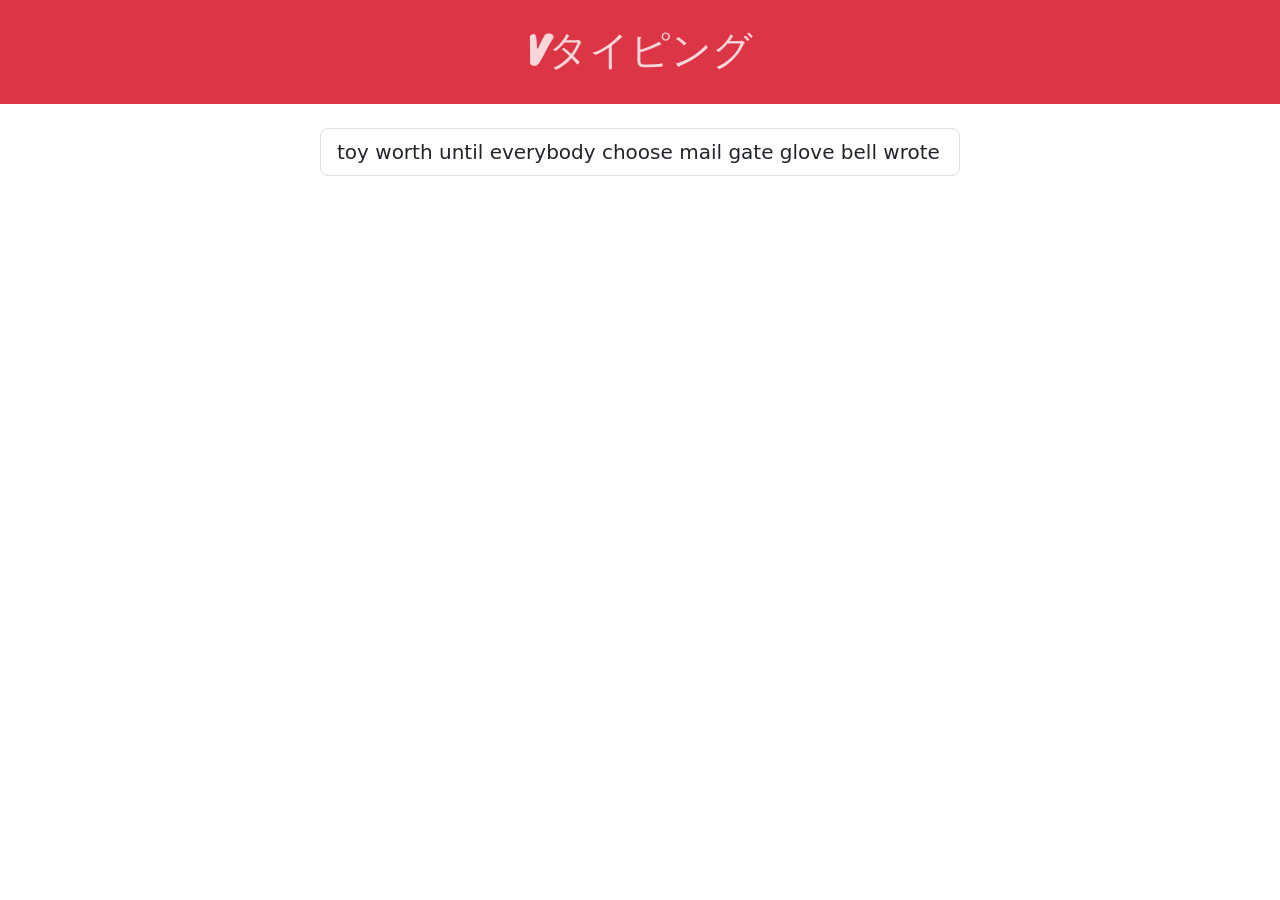
==== index.html @ f25e3a69 "initial commit" ====
<!DOCTYPE html>
<html lang="ja">
<head>
    <meta charset="utf-8">
    <meta name="viewport" content="width=device-width, initial-scale=1">
    
    <meta name="description" content="Vタイピング">
    <meta name="thumbnail" content="https://nkhr-c.com/vtyping/images/vicon.png">

    <meta name="twitter:card" content="summary">
    <meta name="twitter:domain" content="nkhr-c.com">
    <meta name="twitter:title" content="Vタイピング">
    <meta name="twitter:description" content="Vタイピング">
    <meta name="twitter:image" content="https://nkhr-c.com/rgt/images/vicon.png">
    <meta name="twitter:url" content="https://nkhr-c.com/vtyping/">

    <link rel="preconnect" href="https://fonts.googleapis.com">
    <link rel="preconnect" href="https://fonts.gstatic.com" crossorigin>
    <link href="https://fonts.googleapis.com/css2?family=Knewave&display=swap" rel="stylesheet">

    <link rel="stylesheet" href="./css/style.css">

    <link href="https://cdn.jsdelivr.net/npm/bootstrap@5.3.3/dist/css/bootstrap.min.css" rel="stylesheet"
        integrity="sha384-QWTKZyjpPEjISv5WaRU9OFeRpok6YctnYmDr5pNlyT2bRjXh0JMhjY6hW+ALEwIH" crossorigin="anonymous">
    <title>Vタイピング</title>
</head>

<body>
    <header id="header" class="header bg-danger d-flex align-items-center position-relative">
        <div class="container my-4">
            <h1 id="title" class="fs-1 title text-center">
                Vタイピング
            </h1>
        </div>
    </header>

    <main id="main">
        <section class="section my-4">
            <div id="typing-input" class="input-group input-group-lg w-50 mx-auto my-3">
                <input type="text" id="typing_area" class="form-control">
            </div>

            <div id="kpm-view" class="container text-center" hidden>
                <span id="kpm-num" class="kpm">0</span><span id="kpm-str" class="kpm" hidden>KPM</span>
            </div>
        </section>
    </main>

    <script src="./js/main.js"></script>
    <script src="./js/typing.js" type="module"></script>
</body>

</html>
---- css/style.css ----
#title {
    font-family: "Knewave", system-ui;
    color: white;
    opacity: 0.8;
}
#kpm-view {
    height: 100vh;
    display: flex;
    justify-content: center;
    align-items: center;
}
#kpm-str {
    font-size: 20em;
    margin-top: 1em;
}

.kpm {
    font-family: "Knewave", system-ui;
    font-size: 40em;
    color: white;
    
    background: linear-gradient(to right, #f00 0%, #f80 14.28%, #dd0 28.56%, #0d0 42.85%, #0dd 57.14%, #00f 71.42%, #e0e 85.71%, #f00 100%) 0% center / 200% auto;
    
    background-clip: text;
    -webkit-text-fill-color: transparent;
    animation: rainbow 1s linear infinite;

    opacity: 0.9;
}
@keyframes rainbow {
    to { background-position-x: 200%; }
}

@keyframes missType {
    0% {
        background-color: beige;
    }
}
.missed {
    animation: missType 1s forwards;
}
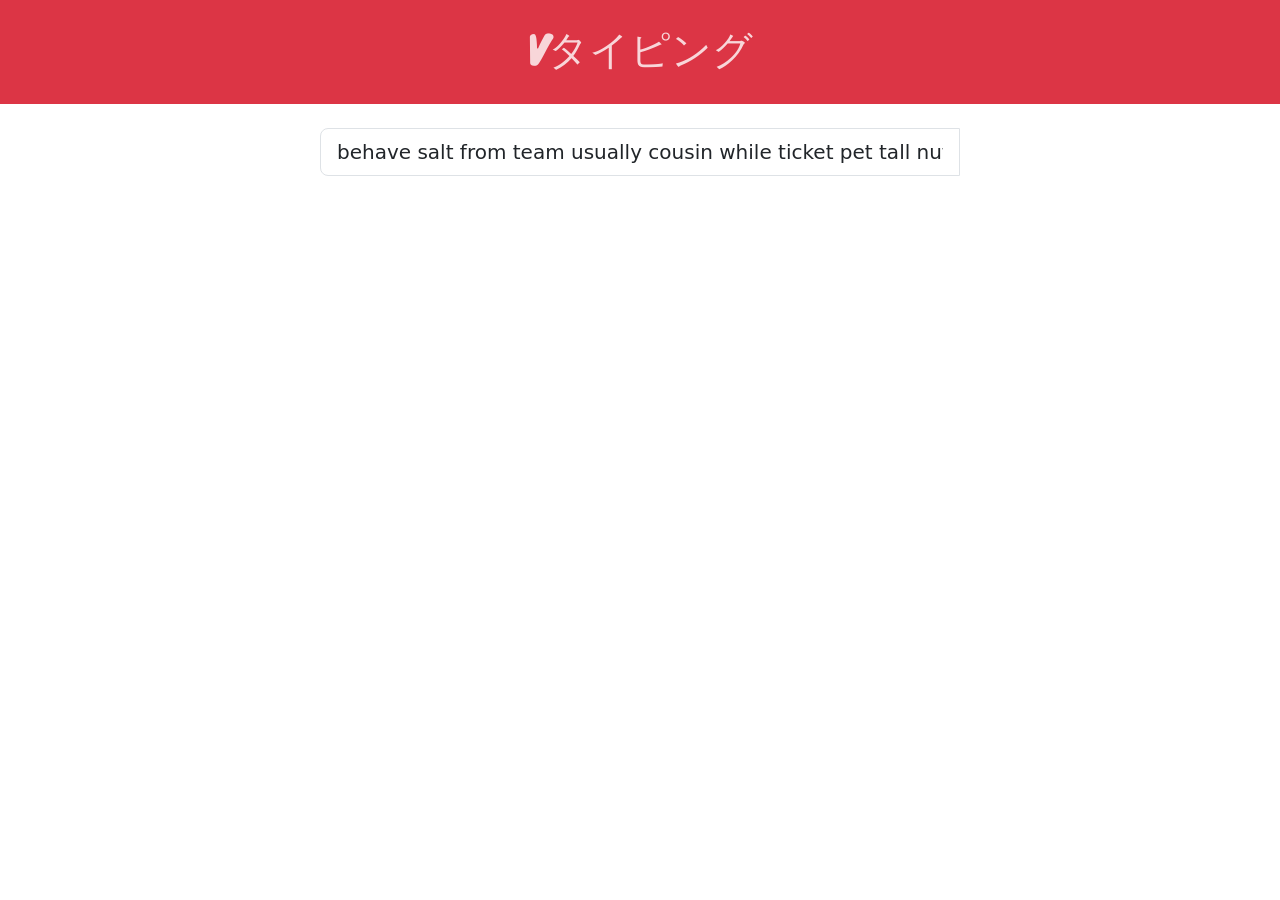
==== commit bfe7cc14: "play sounds" ====
--- a/index.html
+++ b/index.html
@@ -38,6 +38,9 @@
         <section class="section my-4">
             <div id="typing-input" class="input-group input-group-lg w-50 mx-auto my-3">
                 <input type="text" id="typing_area" class="form-control">
+                <audio id="sound-blackout" src="./sounds/blackout.mp3" preload="auto"></audio>
+                <audio id="sound-result1" src="./sounds/result1.mp3" preload="auto"></audio>
+                <audio id="sound-result2" src="./sounds/result2.mp3" preload="auto"></audio>
             </div>
 
             <div id="kpm-view" class="container text-center" hidden>
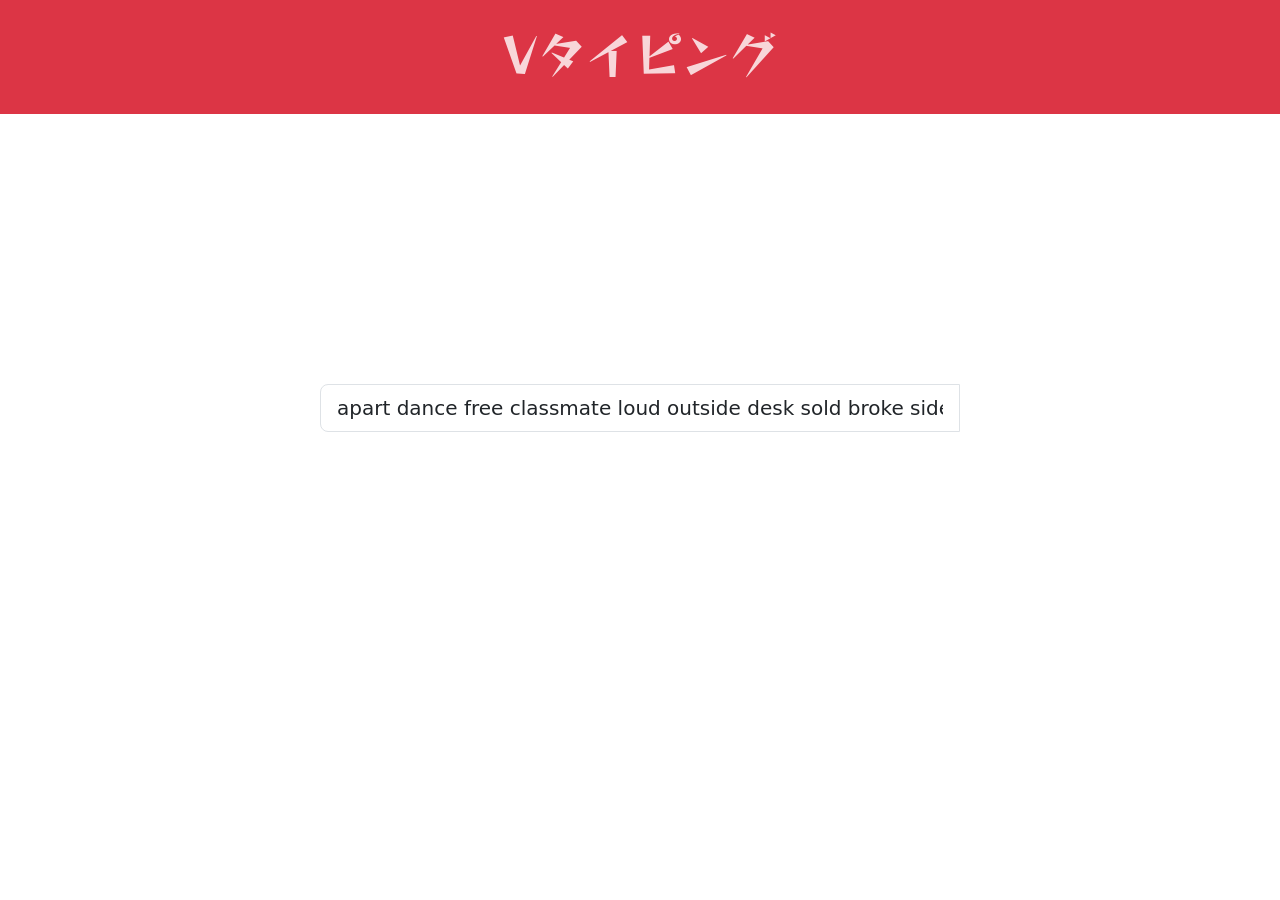
==== commit ee335ab6: "title font, input layout" ====
--- a/index.html
+++ b/index.html
@@ -14,10 +14,6 @@
     <meta name="twitter:image" content="https://nkhr-c.com/rgt/images/vicon.png">
     <meta name="twitter:url" content="https://nkhr-c.com/vtyping/">
 
-    <link rel="preconnect" href="https://fonts.googleapis.com">
-    <link rel="preconnect" href="https://fonts.gstatic.com" crossorigin>
-    <link href="https://fonts.googleapis.com/css2?family=Knewave&display=swap" rel="stylesheet">
-
     <link rel="stylesheet" href="./css/style.css">
 
     <link href="https://cdn.jsdelivr.net/npm/bootstrap@5.3.3/dist/css/bootstrap.min.css" rel="stylesheet"
@@ -28,7 +24,7 @@
 <body>
     <header id="header" class="header bg-danger d-flex align-items-center position-relative">
         <div class="container my-4">
-            <h1 id="title" class="fs-1 title text-center">
+            <h1 id="title" class="title text-center">
                 Vタイピング
             </h1>
         </div>
--- a/css/style.css
+++ b/css/style.css
@@ -1,7 +1,16 @@
+@import url('https://fonts.googleapis.com/css2?family=Knewave&family=Reggae+One&display=swap');
+
 #title {
-    font-family: "Knewave", system-ui;
+    font-family: "Reggae One", system-ui;
+    font-size: 3em;
     color: white;
     opacity: 0.8;
+}
+#typing-input {
+    height: 60vh;
+    display: flex;
+    justify-content: center;
+    align-items: center;
 }
 #kpm-view {
     height: 100vh;
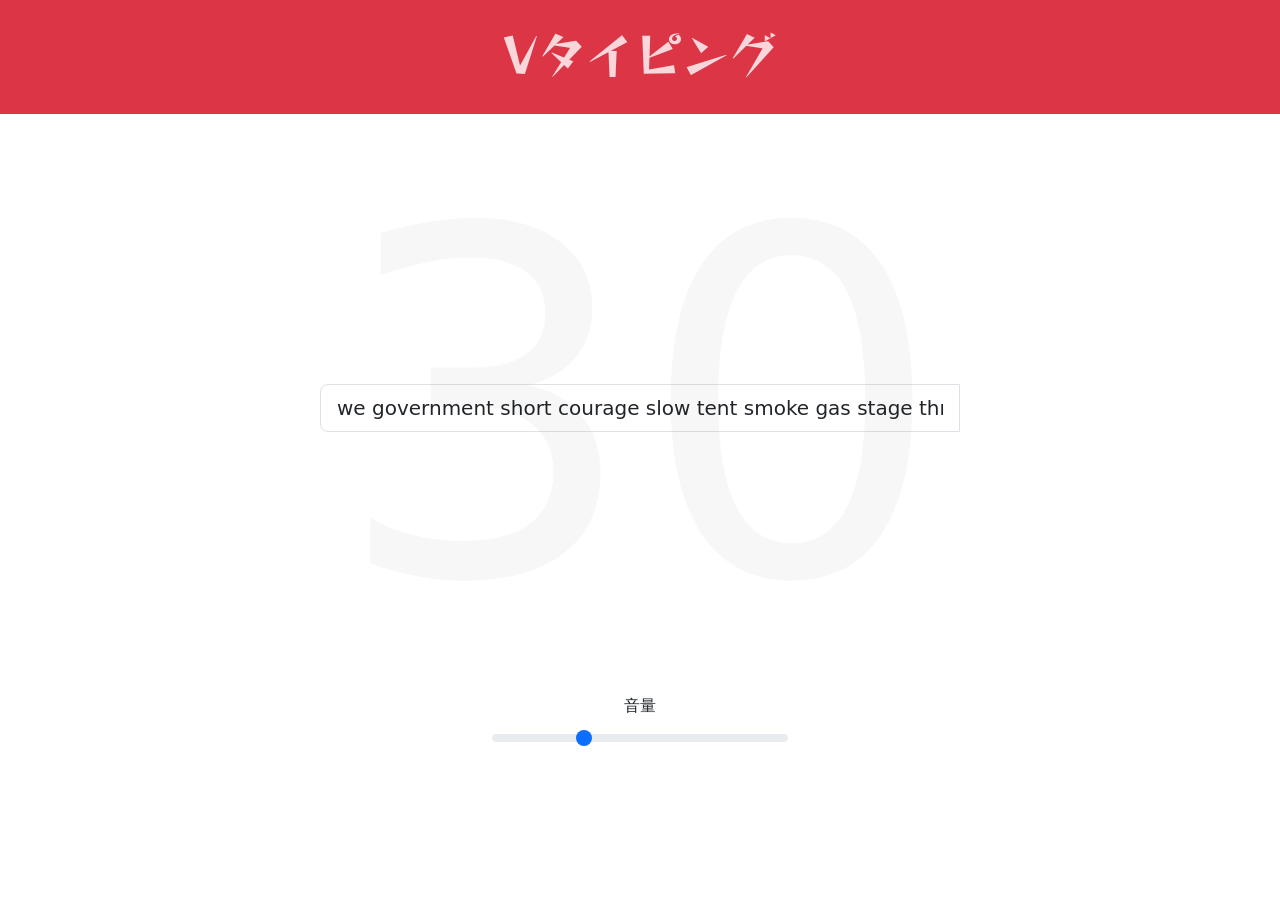
==== commit 01f02ff9: "音量調節、でかいすうじ" ====
--- a/index.html
+++ b/index.html
@@ -32,19 +32,26 @@
 
     <main id="main">
         <section class="section my-4">
-            <div id="typing-input" class="input-group input-group-lg w-50 mx-auto my-3">
-                <input type="text" id="typing_area" class="form-control">
-                <audio id="sound-blackout" src="./sounds/blackout.mp3" preload="auto"></audio>
-                <audio id="sound-result1" src="./sounds/result1.mp3" preload="auto"></audio>
-                <audio id="sound-result2" src="./sounds/result2.mp3" preload="auto"></audio>
+            <div id="typing-input" class="w-50 mx-auto my-3">
+                <div id="typing-container" class="input-group input-group-lg position-relative w-100 mx-auto">
+                    <input type="text" id="typing_area" class="form-control">                
+                    <div id="countdown" class="position-absolute text-center">30</div>
+                </div>
             </div>
-
+            <div class="container text-center w-25 mx-auto">
+                <label for="volume-slider" class="form-label">音量</label>
+                <input type="range" class="form-range" id="volume-slider" min="0" max="0.5" step="0.05" value="0.15">
+            </div>
             <div id="kpm-view" class="container text-center" hidden>
                 <span id="kpm-num" class="kpm">0</span><span id="kpm-str" class="kpm" hidden>KPM</span>
             </div>
         </section>
     </main>
 
+    <audio id="sound-blackout" class="audio" src="./sounds/blackout.mp3" preload="auto"></audio>
+    <audio id="sound-result1" class="audio" src="./sounds/result1.mp3" preload="auto"></audio>
+    <audio id="sound-result2" class="audio" src="./sounds/result2.mp3" preload="auto"></audio>
+
     <script src="./js/main.js"></script>
     <script src="./js/typing.js" type="module"></script>
 </body>
--- a/css/style.css
+++ b/css/style.css
@@ -11,6 +11,17 @@
     display: flex;
     justify-content: center;
     align-items: center;
+}
+#typing-container {
+    position: relative;
+}
+#countdown {
+    font-size: 30em;
+    color: rgba(0, 0, 0, 0.03);
+    top: 50%;
+    left: 50%;
+    transform: translate(-50%, -50%);
+    pointer-events: none;
 }
 #kpm-view {
     height: 100vh;
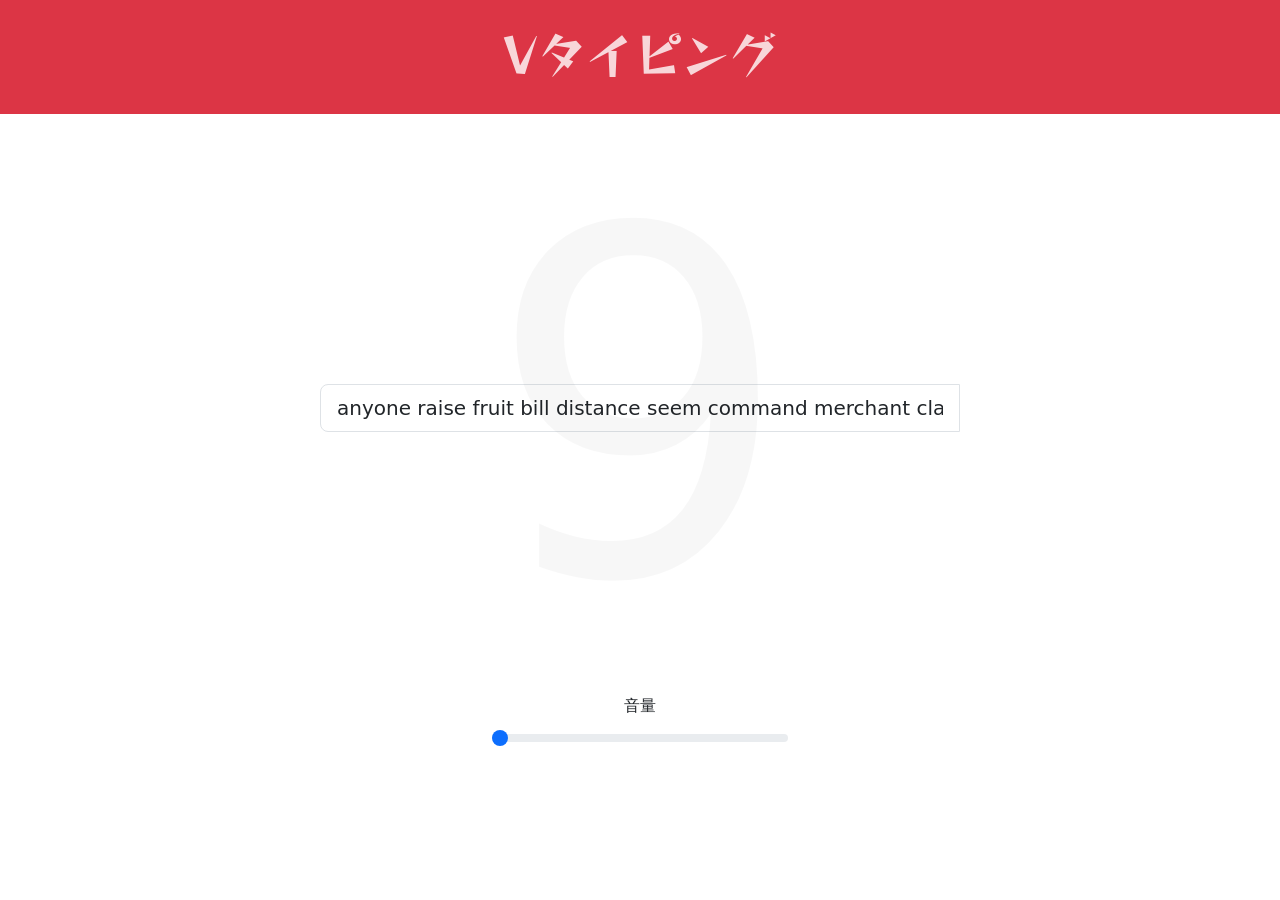
==== commit 4f81dd11: "cntdwn blkout" ====
--- a/index.html
+++ b/index.html
@@ -35,12 +35,12 @@
             <div id="typing-input" class="w-50 mx-auto my-3">
                 <div id="typing-container" class="input-group input-group-lg position-relative w-100 mx-auto">
                     <input type="text" id="typing_area" class="form-control">                
-                    <div id="countdown" class="position-absolute text-center">30</div>
+                    <div id="timer" class="position-absolute text-center"></div>
                 </div>
             </div>
-            <div class="container text-center w-25 mx-auto">
+            <div id="audio-input" class="container text-center w-25 mx-auto">
                 <label for="volume-slider" class="form-label">音量</label>
-                <input type="range" class="form-range" id="volume-slider" min="0" max="0.5" step="0.05" value="0.15">
+                <input type="range" class="form-range" id="volume-slider" min="0" max="0.5" step="0.05" value="0">
             </div>
             <div id="kpm-view" class="container text-center" hidden>
                 <span id="kpm-num" class="kpm">0</span><span id="kpm-str" class="kpm" hidden>KPM</span>
@@ -52,8 +52,7 @@
     <audio id="sound-result1" class="audio" src="./sounds/result1.mp3" preload="auto"></audio>
     <audio id="sound-result2" class="audio" src="./sounds/result2.mp3" preload="auto"></audio>
 
-    <script src="./js/main.js"></script>
-    <script src="./js/typing.js" type="module"></script>
+    <script src="./js/main.js" type="module"></script>
 </body>
 
 </html>
--- a/css/style.css
+++ b/css/style.css
@@ -15,13 +15,17 @@
 #typing-container {
     position: relative;
 }
-#countdown {
+#timer {
     font-size: 30em;
     color: rgba(0, 0, 0, 0.03);
     top: 50%;
     left: 50%;
     transform: translate(-50%, -50%);
     pointer-events: none;
+    transition: opacity 0.5s ease;
+}
+.color-red {
+    color: rgba(255, 0, 0, 0.2) !important;
 }
 #kpm-view {
     height: 100vh;
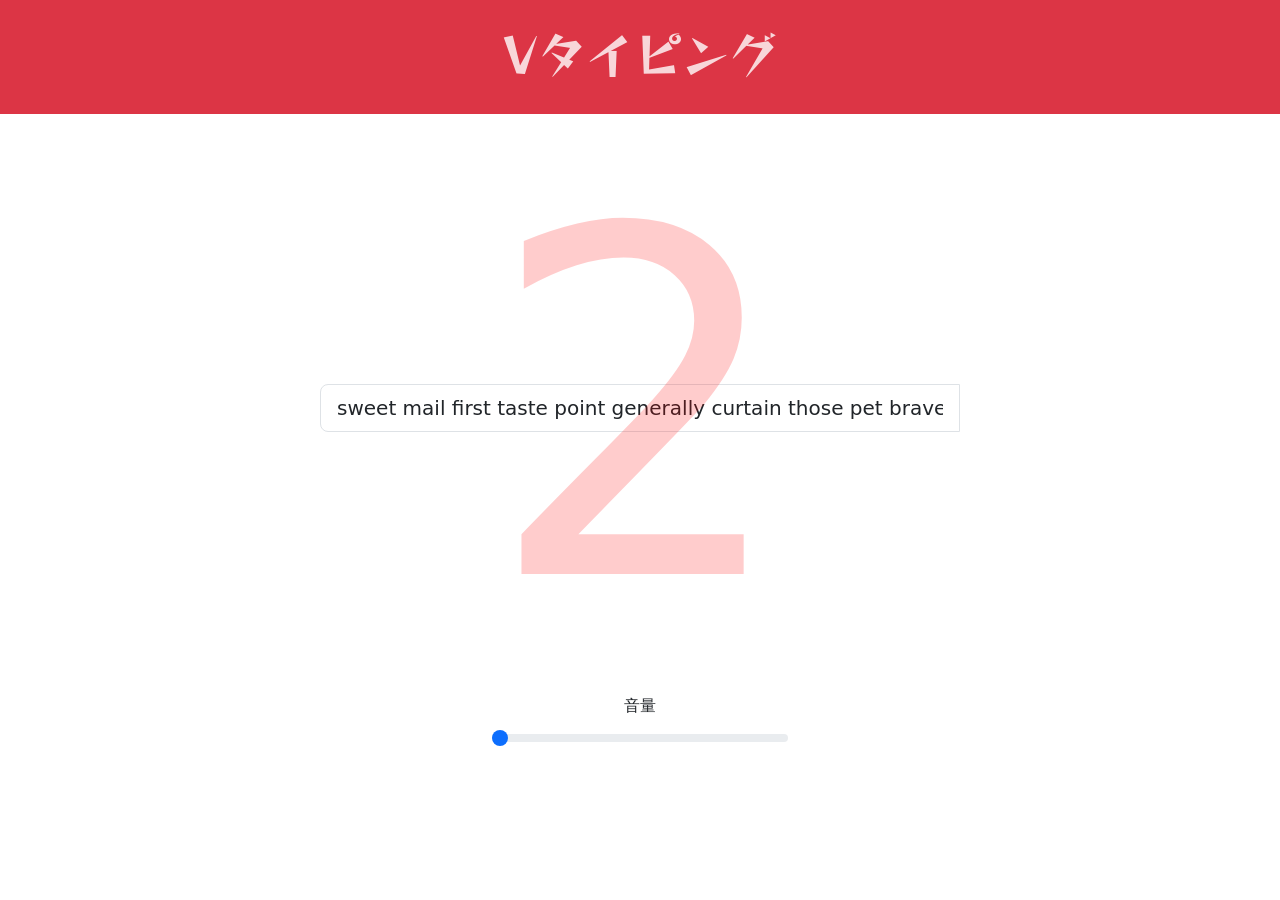
==== commit 16270702: "prohibit fullscreen checkbox" ====
--- a/index.html
+++ b/index.html
@@ -41,6 +41,10 @@
             <div id="audio-input" class="container text-center w-25 mx-auto">
                 <label for="volume-slider" class="form-label">音量</label>
                 <input type="range" class="form-range" id="volume-slider" min="0" max="0.5" step="0.05" value="0">
+                <div id="prohibit-fullscreen-container" class="form-check form-switch" hidden>
+                    <input type="checkbox" class="form-check-input" id="prohibit-fullscreen">
+                    <label for="prohibit-fullscreen" class="form-label">フルスクリーン演出を使用しない</label>
+                </div>
             </div>
             <div id="kpm-view" class="container text-center" hidden>
                 <span id="kpm-num" class="kpm">0</span><span id="kpm-str" class="kpm" hidden>KPM</span>
--- a/css/style.css
+++ b/css/style.css
@@ -40,7 +40,7 @@
 
 .kpm {
     font-family: "Knewave", system-ui;
-    font-size: 40em;
+    font-size: 30em;
     color: white;
     
     background: linear-gradient(to right, #f00 0%, #f80 14.28%, #dd0 28.56%, #0d0 42.85%, #0dd 57.14%, #00f 71.42%, #e0e 85.71%, #f00 100%) 0% center / 200% auto;
